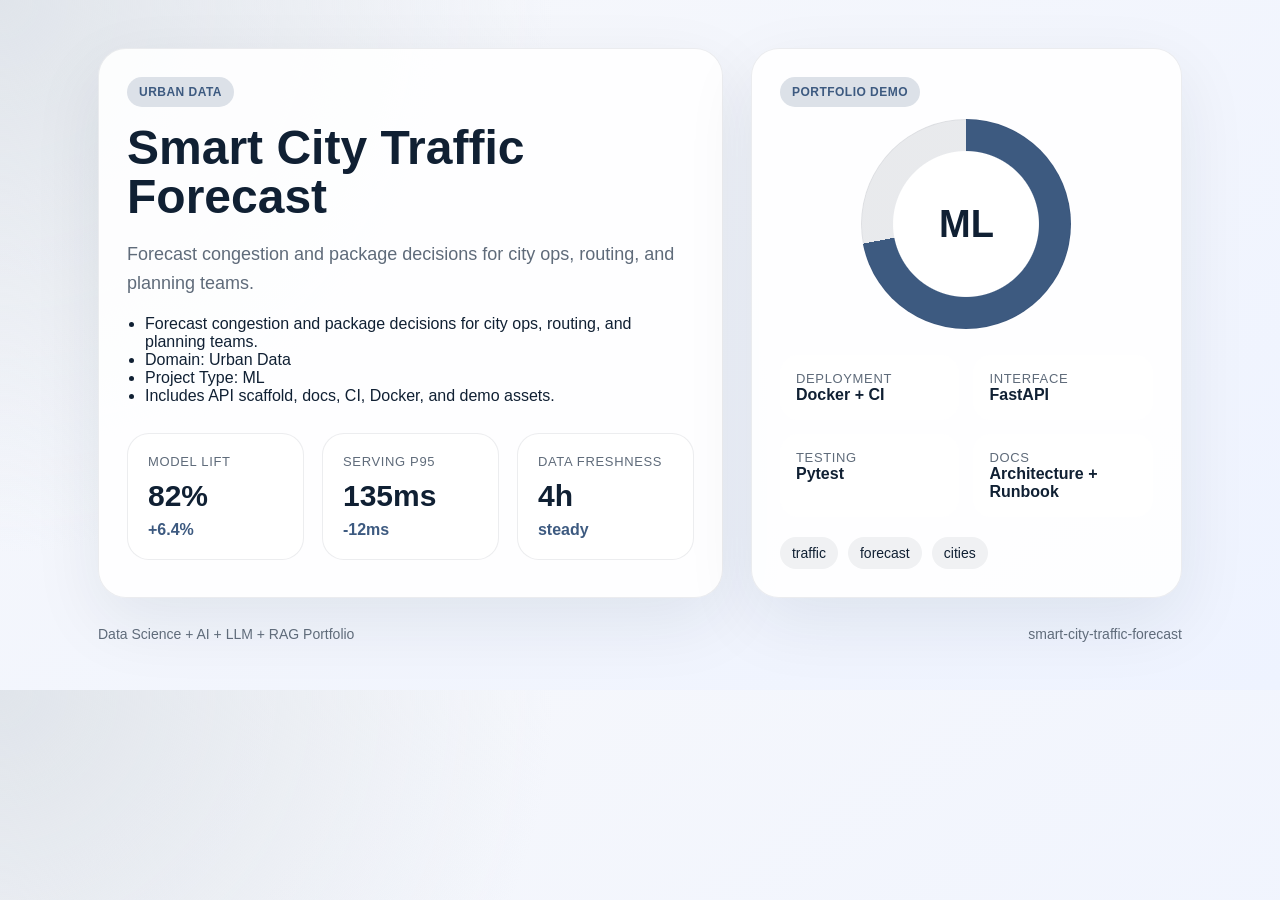
==== demo/index.html @ 6c8e3948 "Publish production-ready portfolio project" ====
<!doctype html>
        <html lang="en">
        <head>
          <meta charset="utf-8">
          <meta name="viewport" content="width=device-width, initial-scale=1">
          <title>Smart City Traffic Forecast</title>
          <style>
            :root {
              --accent: #3d5a80;
              --ink: #102033;
              --muted: #5f6b7a;
              --card: rgba(255,255,255,0.88);
              --bg-1: #f7f8fb;
              --bg-2: #eef3ff;
            }
            * { box-sizing: border-box; }
            body {
              margin: 0;
              font-family: "Avenir Next", "Segoe UI", sans-serif;
              color: var(--ink);
              background:
                radial-gradient(circle at top left, color-mix(in srgb, var(--accent) 16%, white), transparent 38%),
                linear-gradient(145deg, var(--bg-1), var(--bg-2));
            }
            main {
              max-width: 1180px;
              margin: 0 auto;
              padding: 48px;
            }
            .hero {
              display: grid;
              grid-template-columns: 1.45fr 1fr;
              gap: 28px;
              align-items: stretch;
            }
            .panel {
              background: var(--card);
              border: 1px solid rgba(16, 32, 51, 0.08);
              border-radius: 28px;
              padding: 28px;
              box-shadow: 0 24px 70px rgba(16, 32, 51, 0.08);
            }
            .eyebrow {
              display: inline-flex;
              padding: 8px 12px;
              border-radius: 999px;
              background: color-mix(in srgb, var(--accent) 18%, white);
              color: var(--accent);
              font-weight: 700;
              letter-spacing: 0.04em;
              text-transform: uppercase;
              font-size: 12px;
            }
            h1 {
              font-size: 48px;
              line-height: 1.03;
              margin: 16px 0 18px;
            }
            p {
              color: var(--muted);
              font-size: 18px;
              line-height: 1.6;
              margin: 0 0 18px;
            }
            ul {
              margin: 18px 0 0;
              padding-left: 18px;
              color: var(--ink);
            }
            .cards {
              display: grid;
              grid-template-columns: repeat(3, 1fr);
              gap: 18px;
              margin-top: 28px;
            }
            .card {
              background: white;
              border-radius: 22px;
              padding: 20px;
              border: 1px solid rgba(16, 32, 51, 0.08);
            }
            .card span, .meta span {
              display: block;
              color: var(--muted);
              font-size: 13px;
              text-transform: uppercase;
              letter-spacing: 0.05em;
            }
            .card strong {
              display: block;
              font-size: 30px;
              margin: 10px 0 8px;
            }
            .card em {
              color: var(--accent);
              font-style: normal;
              font-weight: 700;
            }
            .visual {
              min-height: 100%;
              display: flex;
              flex-direction: column;
              justify-content: space-between;
            }
            .ring {
              width: 210px;
              height: 210px;
              margin: 12px auto 26px;
              border-radius: 50%;
              background:
                radial-gradient(circle closest-side, white 69%, transparent 70%),
                conic-gradient(var(--accent) 0 72%, rgba(16, 32, 51, 0.09) 72% 100%);
              display: grid;
              place-items: center;
              box-shadow: inset 0 0 0 1px rgba(16, 32, 51, 0.05);
            }
            .ring strong {
              font-size: 38px;
            }
            .meta {
              display: grid;
              grid-template-columns: repeat(2, 1fr);
              gap: 14px;
            }
            .meta article {
              background: white;
              border-radius: 18px;
              padding: 16px;
            }
            .tag-list {
              display: flex;
              flex-wrap: wrap;
              gap: 10px;
              list-style: none;
              padding: 0;
              margin: 20px 0 0;
            }
            .tag-list li {
              padding: 8px 12px;
              border-radius: 999px;
              background: rgba(16, 32, 51, 0.06);
              font-size: 14px;
            }
            .footer {
              margin-top: 28px;
              display: flex;
              justify-content: space-between;
              color: var(--muted);
              font-size: 14px;
            }
          </style>
        </head>
        <body>
          <main>
            <section class="hero">
              <div class="panel">
                <span class="eyebrow">Urban Data</span>
                <h1>Smart City Traffic Forecast</h1>
                <p>Forecast congestion and package decisions for city ops, routing, and planning teams.</p>
                <ul>
                  <li>Forecast congestion and package decisions for city ops, routing, and planning teams.</li><li>Domain: Urban Data</li><li>Project Type: ML</li><li>Includes API scaffold, docs, CI, Docker, and demo assets.</li>
                </ul>
                <div class="cards">
                  <article class='card'><span>Model Lift</span><strong>82%</strong><em>+6.4%</em></article>
<article class='card'><span>Serving P95</span><strong>135ms</strong><em>-12ms</em></article>
<article class='card'><span>Data Freshness</span><strong>4h</strong><em>steady</em></article>
                </div>
              </div>
              <div class="panel visual">
                <div>
                  <span class="eyebrow">Portfolio Demo</span>
                  <div class="ring"><strong>ML</strong></div>
                </div>
                <div class="meta">
                  <article><span>Deployment</span><strong>Docker + CI</strong></article>
                  <article><span>Interface</span><strong>FastAPI</strong></article>
                  <article><span>Testing</span><strong>Pytest</strong></article>
                  <article><span>Docs</span><strong>Architecture + Runbook</strong></article>
                </div>
                <ul class="tag-list"><li>traffic</li><li>forecast</li><li>cities</li></ul>
              </div>
            </section>
            <div class="footer">
              <span>Data Science + AI + LLM + RAG Portfolio</span>
              <span>smart-city-traffic-forecast</span>
            </div>
          </main>
        </body>
        </html>
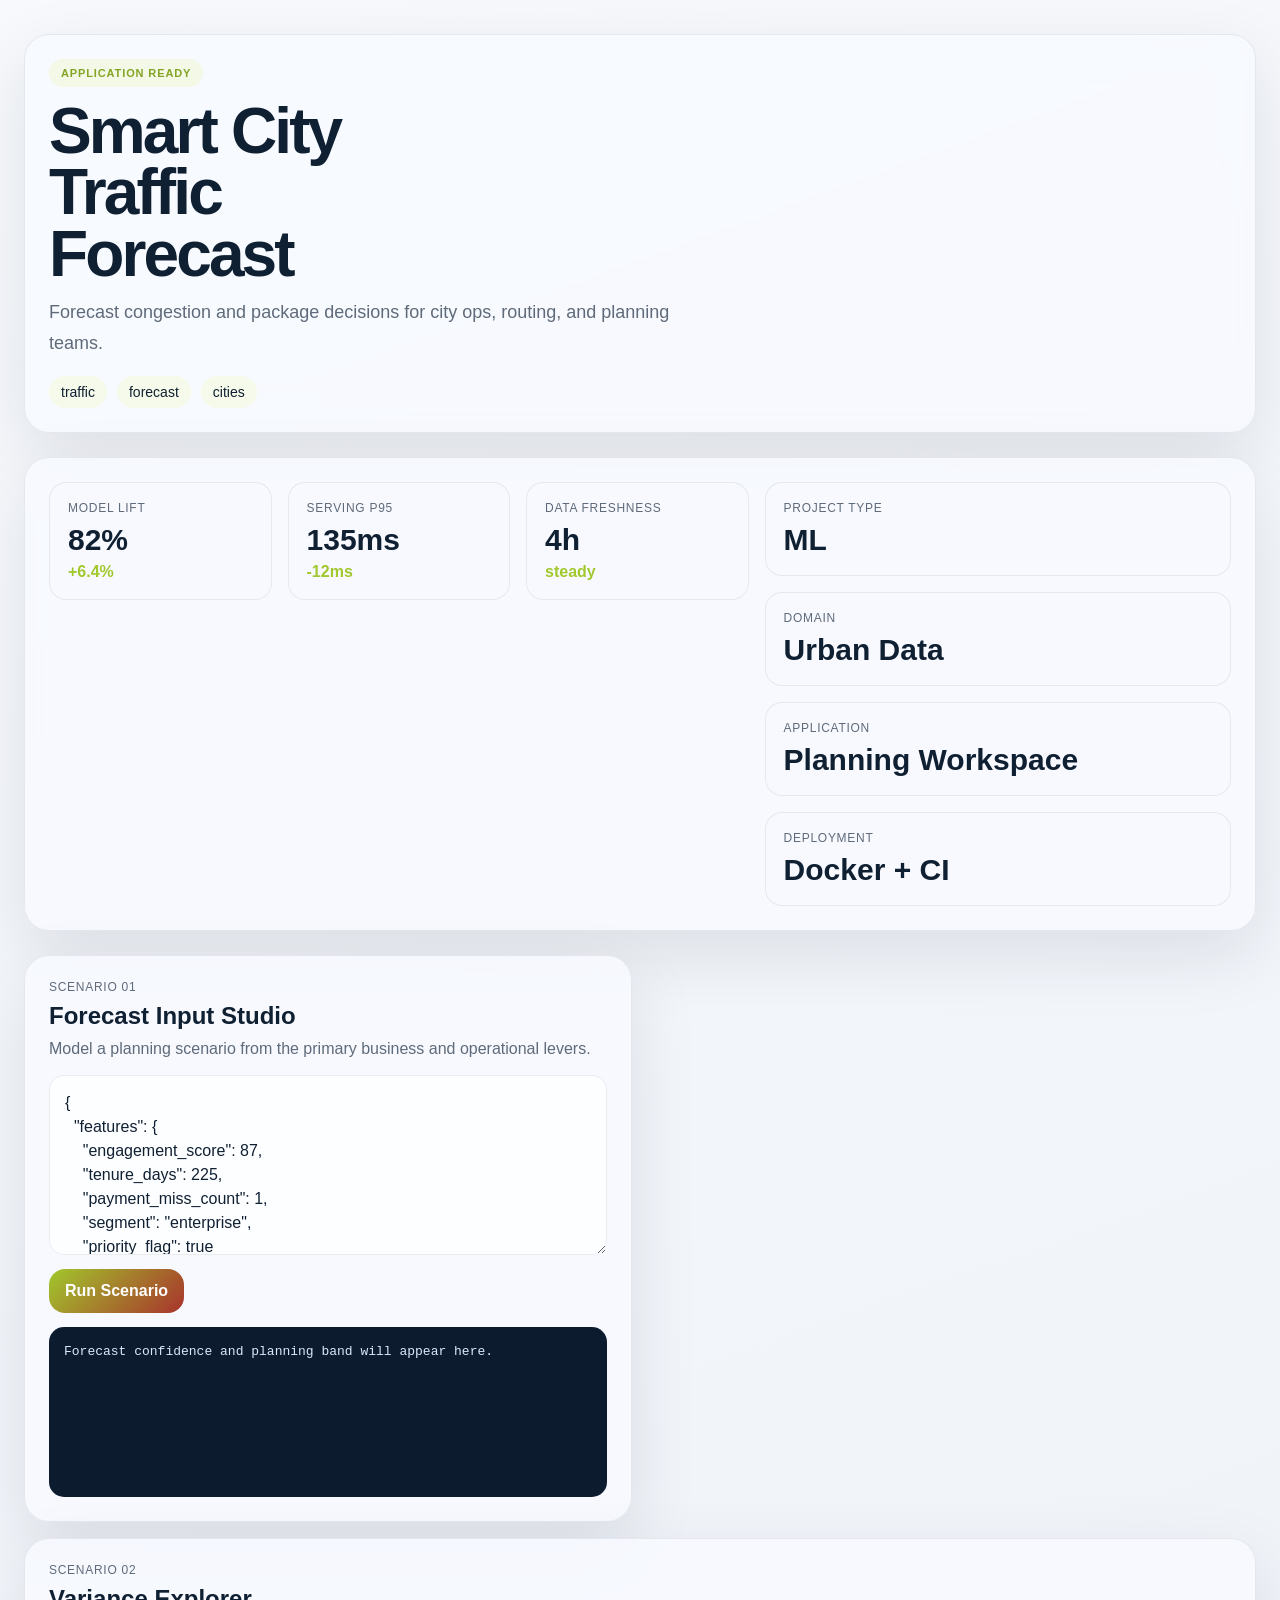
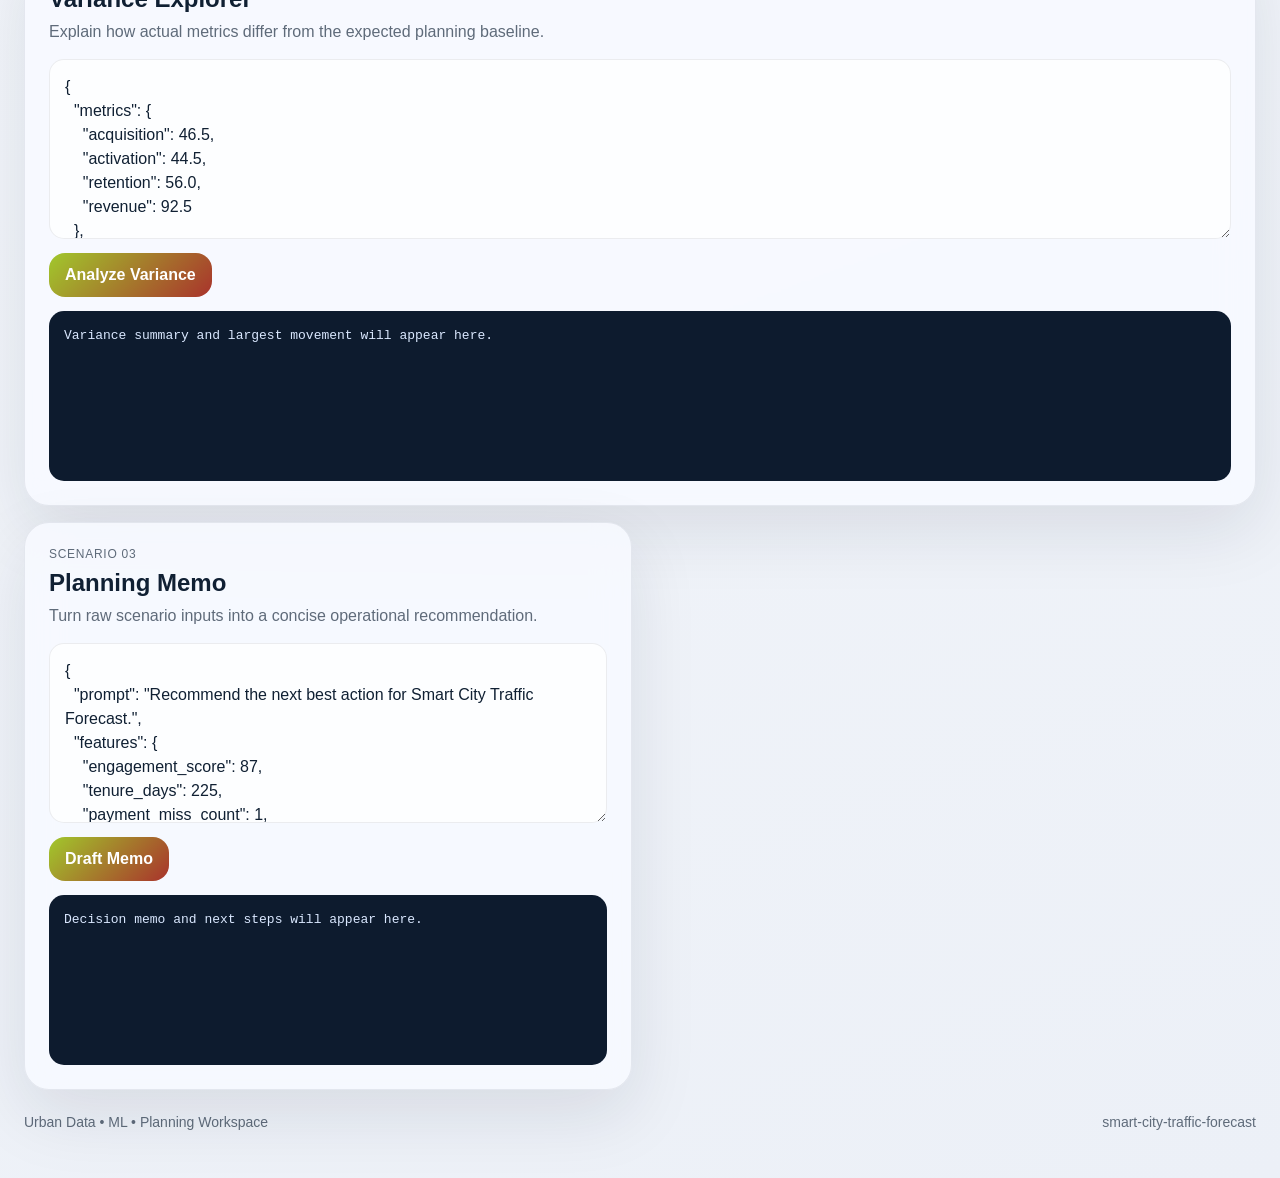
==== commit 3e48af36: "Publish production-ready portfolio project" ====
--- a/demo/index.html
+++ b/demo/index.html
@@ -5,186 +5,110 @@
           <meta charset="utf-8">
           <meta name="viewport" content="width=device-width, initial-scale=1">
           <title>Smart City Traffic Forecast</title>
-          <style>
-            :root {
-              --accent: #3d5a80;
-              --ink: #102033;
-              --muted: #5f6b7a;
-              --card: rgba(255,255,255,0.88);
-              --bg-1: #f7f8fb;
-              --bg-2: #eef3ff;
-            }
-            * { box-sizing: border-box; }
-            body {
-              margin: 0;
-              font-family: "Avenir Next", "Segoe UI", sans-serif;
-              color: var(--ink);
-              background:
-                radial-gradient(circle at top left, color-mix(in srgb, var(--accent) 16%, white), transparent 38%),
-                linear-gradient(145deg, var(--bg-1), var(--bg-2));
-            }
-            main {
-              max-width: 1180px;
-              margin: 0 auto;
-              padding: 48px;
-            }
-            .hero {
-              display: grid;
-              grid-template-columns: 1.45fr 1fr;
-              gap: 28px;
-              align-items: stretch;
-            }
-            .panel {
-              background: var(--card);
-              border: 1px solid rgba(16, 32, 51, 0.08);
-              border-radius: 28px;
-              padding: 28px;
-              box-shadow: 0 24px 70px rgba(16, 32, 51, 0.08);
-            }
-            .eyebrow {
-              display: inline-flex;
-              padding: 8px 12px;
-              border-radius: 999px;
-              background: color-mix(in srgb, var(--accent) 18%, white);
-              color: var(--accent);
-              font-weight: 700;
-              letter-spacing: 0.04em;
-              text-transform: uppercase;
-              font-size: 12px;
-            }
-            h1 {
-              font-size: 48px;
-              line-height: 1.03;
-              margin: 16px 0 18px;
-            }
-            p {
-              color: var(--muted);
-              font-size: 18px;
-              line-height: 1.6;
-              margin: 0 0 18px;
-            }
-            ul {
-              margin: 18px 0 0;
-              padding-left: 18px;
-              color: var(--ink);
-            }
-            .cards {
-              display: grid;
-              grid-template-columns: repeat(3, 1fr);
-              gap: 18px;
-              margin-top: 28px;
-            }
-            .card {
-              background: white;
-              border-radius: 22px;
-              padding: 20px;
-              border: 1px solid rgba(16, 32, 51, 0.08);
-            }
-            .card span, .meta span {
-              display: block;
-              color: var(--muted);
-              font-size: 13px;
-              text-transform: uppercase;
-              letter-spacing: 0.05em;
-            }
-            .card strong {
-              display: block;
-              font-size: 30px;
-              margin: 10px 0 8px;
-            }
-            .card em {
-              color: var(--accent);
-              font-style: normal;
-              font-weight: 700;
-            }
-            .visual {
-              min-height: 100%;
-              display: flex;
-              flex-direction: column;
-              justify-content: space-between;
-            }
-            .ring {
-              width: 210px;
-              height: 210px;
-              margin: 12px auto 26px;
-              border-radius: 50%;
-              background:
-                radial-gradient(circle closest-side, white 69%, transparent 70%),
-                conic-gradient(var(--accent) 0 72%, rgba(16, 32, 51, 0.09) 72% 100%);
-              display: grid;
-              place-items: center;
-              box-shadow: inset 0 0 0 1px rgba(16, 32, 51, 0.05);
-            }
-            .ring strong {
-              font-size: 38px;
-            }
-            .meta {
-              display: grid;
-              grid-template-columns: repeat(2, 1fr);
-              gap: 14px;
-            }
-            .meta article {
-              background: white;
-              border-radius: 18px;
-              padding: 16px;
-            }
-            .tag-list {
-              display: flex;
-              flex-wrap: wrap;
-              gap: 10px;
-              list-style: none;
-              padding: 0;
-              margin: 20px 0 0;
-            }
-            .tag-list li {
-              padding: 8px 12px;
-              border-radius: 999px;
-              background: rgba(16, 32, 51, 0.06);
-              font-size: 14px;
-            }
-            .footer {
-              margin-top: 28px;
-              display: flex;
-              justify-content: space-between;
-              color: var(--muted);
-              font-size: 14px;
-            }
-          </style>
+          <link rel="stylesheet" href="./styles.css">
         </head>
-        <body>
-          <main>
+        <body class="surface-slate">
+          <div class="page layout-board eyebrow-soft headline-compact modules-2 hero-align-left">
             <section class="hero">
-              <div class="panel">
-                <span class="eyebrow">Urban Data</span>
-                <h1>Smart City Traffic Forecast</h1>
-                <p>Forecast congestion and package decisions for city ops, routing, and planning teams.</p>
-                <ul>
-                  <li>Forecast congestion and package decisions for city ops, routing, and planning teams.</li><li>Domain: Urban Data</li><li>Project Type: ML</li><li>Includes API scaffold, docs, CI, Docker, and demo assets.</li>
+              <div class="panel hero-copy">
+                <span class="eyebrow" data-health>Planning Workspace</span>
+                <h1 id="project-title">Smart City Traffic Forecast</h1>
+                <p id="project-summary" class="lead">Forecast congestion and package decisions for city ops, routing, and planning teams.</p>
+                <ul id="project-tags" class="tag-list">
+                  <li>traffic</li><li>forecast</li><li>cities</li>
                 </ul>
-                <div class="cards">
+              </div>
+              <div class="panel hero-side">
+                <div class="metric-grid">
                   <article class='card'><span>Model Lift</span><strong>82%</strong><em>+6.4%</em></article>
 <article class='card'><span>Serving P95</span><strong>135ms</strong><em>-12ms</em></article>
 <article class='card'><span>Data Freshness</span><strong>4h</strong><em>steady</em></article>
                 </div>
-              </div>
-              <div class="panel visual">
-                <div>
-                  <span class="eyebrow">Portfolio Demo</span>
-                  <div class="ring"><strong>ML</strong></div>
+                <div class="mini-grid">
+                  <article class='mini-card'><span>Project Type</span><strong>ML</strong></article><article class='mini-card'><span>Domain</span><strong>Urban Data</strong></article><article class='mini-card'><span>Application</span><strong>Planning Workspace</strong></article><article class='mini-card'><span>Deployment</span><strong>Docker + CI</strong></article>
                 </div>
-                <div class="meta">
-                  <article><span>Deployment</span><strong>Docker + CI</strong></article>
-                  <article><span>Interface</span><strong>FastAPI</strong></article>
-                  <article><span>Testing</span><strong>Pytest</strong></article>
-                  <article><span>Docs</span><strong>Architecture + Runbook</strong></article>
-                </div>
-                <ul class="tag-list"><li>traffic</li><li>forecast</li><li>cities</li></ul>
               </div>
             </section>
-            <div class="footer">
-              <span>Data Science + AI + LLM + RAG Portfolio</span>
+            <section class="app-grid">
+              <article class="panel module js-module span-normal">
+          <div class="module-header">
+            <span>Scenario 01</span>
+            <h2>Forecast Input Studio</h2>
+            <p>Model a planning scenario from the primary business and operational levers.</p>
+          </div>
+          <textarea class="js-input">{
+  &quot;features&quot;: {
+    &quot;engagement_score&quot;: 87,
+    &quot;tenure_days&quot;: 225,
+    &quot;payment_miss_count&quot;: 1,
+    &quot;segment&quot;: &quot;enterprise&quot;,
+    &quot;priority_flag&quot;: true
+  }
+}</textarea>
+          <div class="button-row">
+            <button class="js-run" data-endpoint="/score" data-input-mode="json">Run Scenario</button>
+          </div>
+          <pre class="js-output">Forecast confidence and planning band will appear here.</pre>
+        </article>
+<article class="panel module js-module span-wide">
+          <div class="module-header">
+            <span>Scenario 02</span>
+            <h2>Variance Explorer</h2>
+            <p>Explain how actual metrics differ from the expected planning baseline.</p>
+          </div>
+          <textarea class="js-input">{
+  &quot;metrics&quot;: {
+    &quot;acquisition&quot;: 46.5,
+    &quot;activation&quot;: 44.5,
+    &quot;retention&quot;: 56.0,
+    &quot;revenue&quot;: 92.5
+  },
+  &quot;baseline&quot;: {
+    &quot;acquisition&quot;: 42.78,
+    &quot;activation&quot;: 40.94,
+    &quot;retention&quot;: 51.52,
+    &quot;revenue&quot;: 85.1
+  }
+}</textarea>
+          <div class="button-row">
+            <button class="js-run" data-endpoint="/analyze" data-input-mode="json">Analyze Variance</button>
+          </div>
+          <pre class="js-output">Variance summary and largest movement will appear here.</pre>
+        </article>
+<article class="panel module js-module span-normal">
+          <div class="module-header">
+            <span>Scenario 03</span>
+            <h2>Planning Memo</h2>
+            <p>Turn raw scenario inputs into a concise operational recommendation.</p>
+          </div>
+          <textarea class="js-input">{
+  &quot;prompt&quot;: &quot;Recommend the next best action for Smart City Traffic Forecast.&quot;,
+  &quot;features&quot;: {
+    &quot;engagement_score&quot;: 87,
+    &quot;tenure_days&quot;: 225,
+    &quot;payment_miss_count&quot;: 1,
+    &quot;segment&quot;: &quot;enterprise&quot;,
+    &quot;priority_flag&quot;: true
+  },
+  &quot;metrics&quot;: {
+    &quot;acquisition&quot;: 46.5,
+    &quot;activation&quot;: 44.5,
+    &quot;retention&quot;: 56.0,
+    &quot;revenue&quot;: 92.5
+  }
+}</textarea>
+          <div class="button-row">
+            <button class="js-run" data-endpoint="/recommend" data-input-mode="json">Draft Memo</button>
+          </div>
+          <pre class="js-output">Decision memo and next steps will appear here.</pre>
+        </article>
+            </section>
+            <footer class="footer">
+              <span>Urban Data • ML • Planning Workspace</span>
               <span>smart-city-traffic-forecast</span>
-            </div>
-          </main>
+            </footer>
+          </div>
+          <script id="bootstrap-data" type="application/json">{"project": {"slug": "smart-city-traffic-forecast", "title": "Smart City Traffic Forecast", "project_type": "ml", "domain": "Urban Data", "summary": "Forecast congestion and package decisions for city ops, routing, and planning teams.", "tags": ["traffic", "forecast", "cities"]}, "app_archetype": "planner", "ui_profile": {"layout": "board", "surface": "slate", "font_stack": "\"Space Grotesk\", \"Segoe UI\", sans-serif", "radius": 25, "shadow": 69, "eyebrow_style": "soft", "module_columns": 2, "hero_align": "left", "headline_mode": "compact"}, "app_modules": [{"label": "Scenario 01", "title": "Forecast Input Studio", "description": "Model a planning scenario from the primary business and operational levers.", "endpoint": "/score", "input_mode": "json", "cta": "Run Scenario", "prefill": "{\n  \"features\": {\n    \"engagement_score\": 87,\n    \"tenure_days\": 225,\n    \"payment_miss_count\": 1,\n    \"segment\": \"enterprise\",\n    \"priority_flag\": true\n  }\n}", "hint": "Forecast confidence and planning band will appear here.", "span": "normal"}, {"label": "Scenario 02", "title": "Variance Explorer", "description": "Explain how actual metrics differ from the expected planning baseline.", "endpoint": "/analyze", "input_mode": "json", "cta": "Analyze Variance", "prefill": "{\n  \"metrics\": {\n    \"acquisition\": 46.5,\n    \"activation\": 44.5,\n    \"retention\": 56.0,\n    \"revenue\": 92.5\n  },\n  \"baseline\": {\n    \"acquisition\": 42.78,\n    \"activation\": 40.94,\n    \"retention\": 51.52,\n    \"revenue\": 85.1\n  }\n}", "hint": "Variance summary and largest movement will appear here.", "span": "wide"}, {"label": "Scenario 03", "title": "Planning Memo", "description": "Turn raw scenario inputs into a concise operational recommendation.", "endpoint": "/recommend", "input_mode": "json", "cta": "Draft Memo", "prefill": "{\n  \"prompt\": \"Recommend the next best action for Smart City Traffic Forecast.\",\n  \"features\": {\n    \"engagement_score\": 87,\n    \"tenure_days\": 225,\n    \"payment_miss_count\": 1,\n    \"segment\": \"enterprise\",\n    \"priority_flag\": true\n  },\n  \"metrics\": {\n    \"acquisition\": 46.5,\n    \"activation\": 44.5,\n    \"retention\": 56.0,\n    \"revenue\": 92.5\n  }\n}", "hint": "Decision memo and next steps will appear here.", "span": "normal"}], "sample_features": {"engagement_score": 87, "tenure_days": 225, "payment_miss_count": 1, "segment": "enterprise", "priority_flag": true}, "sample_metrics": {"acquisition": 46.5, "activation": 44.5, "retention": 56.0, "revenue": 92.5}, "knowledge_base": ["Smart City Traffic Forecast is positioned as a Urban Data starter that emphasizes fast iteration, clear documentation, and production-friendly interfaces.", "The primary value proposition is: Forecast congestion and package decisions for city ops, routing, and planning teams.", "Recommended operating model: ship a small API, add observability, validate outputs with stakeholder review, and monitor the top business KPI every week.", "Typical stakeholders include analytics, operations, product, and leadership teams working on traffic, forecast, cities."], "dashboard_metrics": [{"label": "Model Lift", "value": "82%", "delta": "+6.4%"}, {"label": "Serving P95", "value": "135ms", "delta": "-12ms"}, {"label": "Data Freshness", "value": "4h", "delta": "steady"}]}</script>
+          <script src="./app.js"></script>
         </body>
         </html>
--- a/demo/styles.css
+++ b/demo/styles.css
@@ -0,0 +1,348 @@
+
+:root {
+  --accent: #a1c82c;
+  --accent-2: #a9332c;
+  --accent-soft: color-mix(in srgb, var(--accent) 18%, white);
+  --radius: 25px;
+  --shadow-size: 69px;
+  --font-stack: "Space Grotesk", "Segoe UI", sans-serif;
+  --bg: #f4f7fb;
+  --card: rgba(255, 255, 255, 0.86);
+  --line: rgba(16, 32, 51, 0.08);
+  --ink: #102033;
+  --muted: #5f6b7a;
+  --output-bg: #0d1b2e;
+  --output-ink: #dae8ff;
+}
+* { box-sizing: border-box; }
+html, body { margin: 0; min-height: 100%; }
+body {
+  font-family: var(--font-stack);
+  color: var(--ink);
+  background: linear-gradient(145deg, #f8fbff, var(--bg));
+}
+body.surface-mist {
+  --bg: #eef4fb;
+  background:
+    radial-gradient(circle at top left, color-mix(in srgb, var(--accent) 18%, white), transparent 34%),
+    linear-gradient(145deg, #fbfdff, var(--bg));
+}
+body.surface-aurora {
+  --bg: #edf1ff;
+  background:
+    radial-gradient(circle at 0% 0%, color-mix(in srgb, var(--accent) 22%, white), transparent 38%),
+    radial-gradient(circle at 100% 100%, color-mix(in srgb, var(--accent-2) 20%, white), transparent 28%),
+    linear-gradient(135deg, #f7f8ff, var(--bg));
+}
+body.surface-sand {
+  --bg: #f5efe8;
+  --card: rgba(255, 251, 246, 0.9);
+  background:
+    linear-gradient(135deg, rgba(255,255,255,0.82), rgba(245, 239, 232, 0.98)),
+    radial-gradient(circle at top right, color-mix(in srgb, var(--accent) 16%, white), transparent 32%);
+}
+body.surface-slate {
+  --bg: #ecf0f7;
+  --card: rgba(248, 250, 255, 0.88);
+  background:
+    linear-gradient(160deg, #f7f9fc, var(--bg)),
+    radial-gradient(circle at bottom left, color-mix(in srgb, var(--accent-2) 16%, white), transparent 34%);
+}
+body.surface-paper {
+  --bg: #f8f8f4;
+  --card: rgba(255,255,255,0.93);
+  background:
+    linear-gradient(180deg, #fffefb, var(--bg));
+}
+body.surface-ink {
+  --bg: #0f1726;
+  --card: rgba(15, 23, 38, 0.88);
+  --line: rgba(226, 238, 255, 0.1);
+  --ink: #f5f8ff;
+  --muted: #b4c0cf;
+  --output-bg: rgba(255,255,255,0.06);
+  --output-ink: #f5f8ff;
+  background:
+    radial-gradient(circle at top left, color-mix(in srgb, var(--accent) 28%, transparent), transparent 42%),
+    linear-gradient(145deg, #09111d, var(--bg));
+}
+.page {
+  max-width: 1360px;
+  margin: 0 auto;
+  padding: 34px 24px 48px;
+  display: grid;
+  gap: 24px;
+}
+.panel {
+  background: var(--card);
+  border: 1px solid var(--line);
+  border-radius: var(--radius);
+  box-shadow: 0 24px var(--shadow-size) rgba(16, 32, 51, 0.1);
+  backdrop-filter: blur(18px);
+}
+.hero {
+  display: grid;
+  gap: 24px;
+}
+.hero-copy,
+.hero-side,
+.module {
+  padding: 24px;
+}
+.eyebrow {
+  display: inline-flex;
+  align-items: center;
+  gap: 8px;
+  padding: 8px 12px;
+  border-radius: 999px;
+  background: var(--accent-soft);
+  color: var(--accent);
+  text-transform: uppercase;
+  letter-spacing: 0.08em;
+  font-size: 11px;
+  font-weight: 800;
+}
+.page.eyebrow-outline .eyebrow {
+  background: transparent;
+  border: 1px solid color-mix(in srgb, var(--accent) 40%, white);
+}
+.page.eyebrow-soft .eyebrow {
+  background: color-mix(in srgb, var(--accent) 12%, white);
+  color: color-mix(in srgb, var(--accent) 82%, black);
+}
+h1 {
+  margin: 14px 0 12px;
+  font-size: clamp(2.2rem, 5vw, 4.4rem);
+  line-height: 0.96;
+  letter-spacing: -0.045em;
+}
+.page.headline-compact h1 { max-width: 10ch; }
+.page.headline-tall h1 { line-height: 1.03; font-size: clamp(2.4rem, 5vw, 4.8rem); }
+.lead {
+  margin: 0;
+  font-size: 18px;
+  line-height: 1.68;
+  color: var(--muted);
+  max-width: 62ch;
+}
+.tag-list {
+  list-style: none;
+  display: flex;
+  flex-wrap: wrap;
+  gap: 10px;
+  margin: 18px 0 0;
+  padding: 0;
+}
+.tag-list li {
+  padding: 8px 12px;
+  border-radius: 999px;
+  background: color-mix(in srgb, var(--accent) 10%, white);
+  color: var(--ink);
+  font-size: 14px;
+}
+.hero-side {
+  display: grid;
+  gap: 16px;
+}
+.metric-grid,
+.mini-grid,
+.app-grid {
+  display: grid;
+  gap: 16px;
+}
+.card,
+.mini-card {
+  background: color-mix(in srgb, var(--card) 92%, white);
+  border: 1px solid var(--line);
+  border-radius: calc(var(--radius) - 8px);
+  padding: 18px;
+}
+.card span,
+.mini-card span,
+.module-header span {
+  display: block;
+  color: var(--muted);
+  text-transform: uppercase;
+  letter-spacing: 0.06em;
+  font-size: 12px;
+}
+.card strong,
+.mini-card strong {
+  display: block;
+  margin-top: 8px;
+  font-size: 30px;
+}
+.card em {
+  display: inline-block;
+  margin-top: 6px;
+  font-style: normal;
+  color: var(--accent);
+  font-weight: 700;
+}
+.module {
+  display: grid;
+  gap: 14px;
+}
+.module-header h2 {
+  margin: 8px 0 6px;
+  font-size: 24px;
+}
+.module-header p {
+  margin: 0;
+  color: var(--muted);
+  line-height: 1.6;
+}
+textarea,
+button {
+  font: inherit;
+}
+textarea {
+  width: 100%;
+  min-height: 180px;
+  resize: vertical;
+  border: 1px solid var(--line);
+  border-radius: calc(var(--radius) - 10px);
+  padding: 15px;
+  background: rgba(255,255,255,0.82);
+  color: var(--ink);
+  line-height: 1.5;
+}
+body.surface-ink textarea {
+  background: rgba(255,255,255,0.05);
+}
+.module-input-text {
+  min-height: 110px;
+}
+.button-row {
+  display: flex;
+  flex-wrap: wrap;
+  gap: 10px;
+}
+button {
+  border: 0;
+  border-radius: 16px;
+  background: linear-gradient(135deg, var(--accent), var(--accent-2));
+  color: white;
+  padding: 13px 16px;
+  font-weight: 700;
+  cursor: pointer;
+}
+pre {
+  margin: 0;
+  white-space: pre-wrap;
+  word-break: break-word;
+  background: var(--output-bg);
+  color: var(--output-ink);
+  border-radius: calc(var(--radius) - 10px);
+  padding: 15px;
+  min-height: 170px;
+  line-height: 1.58;
+  font-size: 13px;
+  overflow: auto;
+}
+.footer {
+  display: flex;
+  justify-content: space-between;
+  color: var(--muted);
+  font-size: 14px;
+}
+.page.layout-horizon .hero {
+  grid-template-columns: 1.45fr 1fr;
+  align-items: stretch;
+}
+.page.layout-horizon.modules-2 .app-grid,
+.page.layout-horizon.modules-3 .app-grid {
+  grid-template-columns: repeat(3, minmax(0, 1fr));
+}
+.page.layout-rail .hero {
+  grid-template-columns: 0.92fr 1.08fr;
+}
+.page.layout-rail .hero-copy {
+  padding-top: 34px;
+}
+.page.layout-rail .app-grid {
+  grid-template-columns: repeat(2, minmax(0, 1fr));
+}
+.page.layout-folio .hero {
+  grid-template-columns: 1fr;
+}
+.page.layout-folio .hero-copy {
+  text-align: center;
+}
+.page.layout-folio .lead {
+  margin-inline: auto;
+}
+.page.layout-folio .tag-list {
+  justify-content: center;
+}
+.page.layout-folio .metric-grid {
+  grid-template-columns: repeat(3, minmax(0, 1fr));
+}
+.page.layout-folio .mini-grid {
+  grid-template-columns: repeat(4, minmax(0, 1fr));
+}
+.page.layout-folio .app-grid {
+  grid-template-columns: repeat(2, minmax(0, 1fr));
+}
+.page.layout-board .hero {
+  grid-template-columns: 1fr;
+}
+.page.layout-board .hero-side {
+  grid-template-columns: 1.2fr 0.8fr;
+  align-items: start;
+}
+.page.layout-board .metric-grid {
+  grid-template-columns: repeat(3, minmax(0, 1fr));
+}
+.page.layout-board .app-grid {
+  grid-template-columns: repeat(4, minmax(0, 1fr));
+}
+.page.layout-stack .hero {
+  grid-template-columns: 1fr;
+}
+.page.layout-stack .hero-side {
+  grid-template-columns: repeat(2, minmax(0, 1fr));
+}
+.page.layout-stack .app-grid {
+  grid-template-columns: repeat(3, minmax(0, 1fr));
+}
+.page.layout-console .hero {
+  grid-template-columns: 1.1fr 0.9fr;
+}
+.page.layout-console .panel,
+.page.layout-console .card,
+.page.layout-console .mini-card {
+  border-radius: 18px;
+}
+.page.modules-2 .app-grid {
+  grid-template-columns: repeat(2, minmax(0, 1fr));
+}
+.module.span-wide {
+  grid-column: span 2;
+}
+.hero-align-center .hero-copy {
+  text-align: center;
+}
+.hero-align-center .lead,
+.hero-align-center .tag-list {
+  margin-inline: auto;
+  justify-content: center;
+}
+@media (max-width: 1120px) {
+  .page.layout-horizon .hero,
+  .page.layout-rail .hero,
+  .page.layout-console .hero,
+  .page.layout-board .hero-side,
+  .page.layout-folio .mini-grid,
+  .page.layout-stack .hero-side,
+  .page.modules-2 .app-grid,
+  .page.layout-board .app-grid,
+  .page.layout-stack .app-grid,
+  .page.layout-horizon.modules-3 .app-grid,
+  .page.layout-folio .app-grid {
+    grid-template-columns: 1fr;
+  }
+  .module.span-wide {
+    grid-column: auto;
+  }
+}
